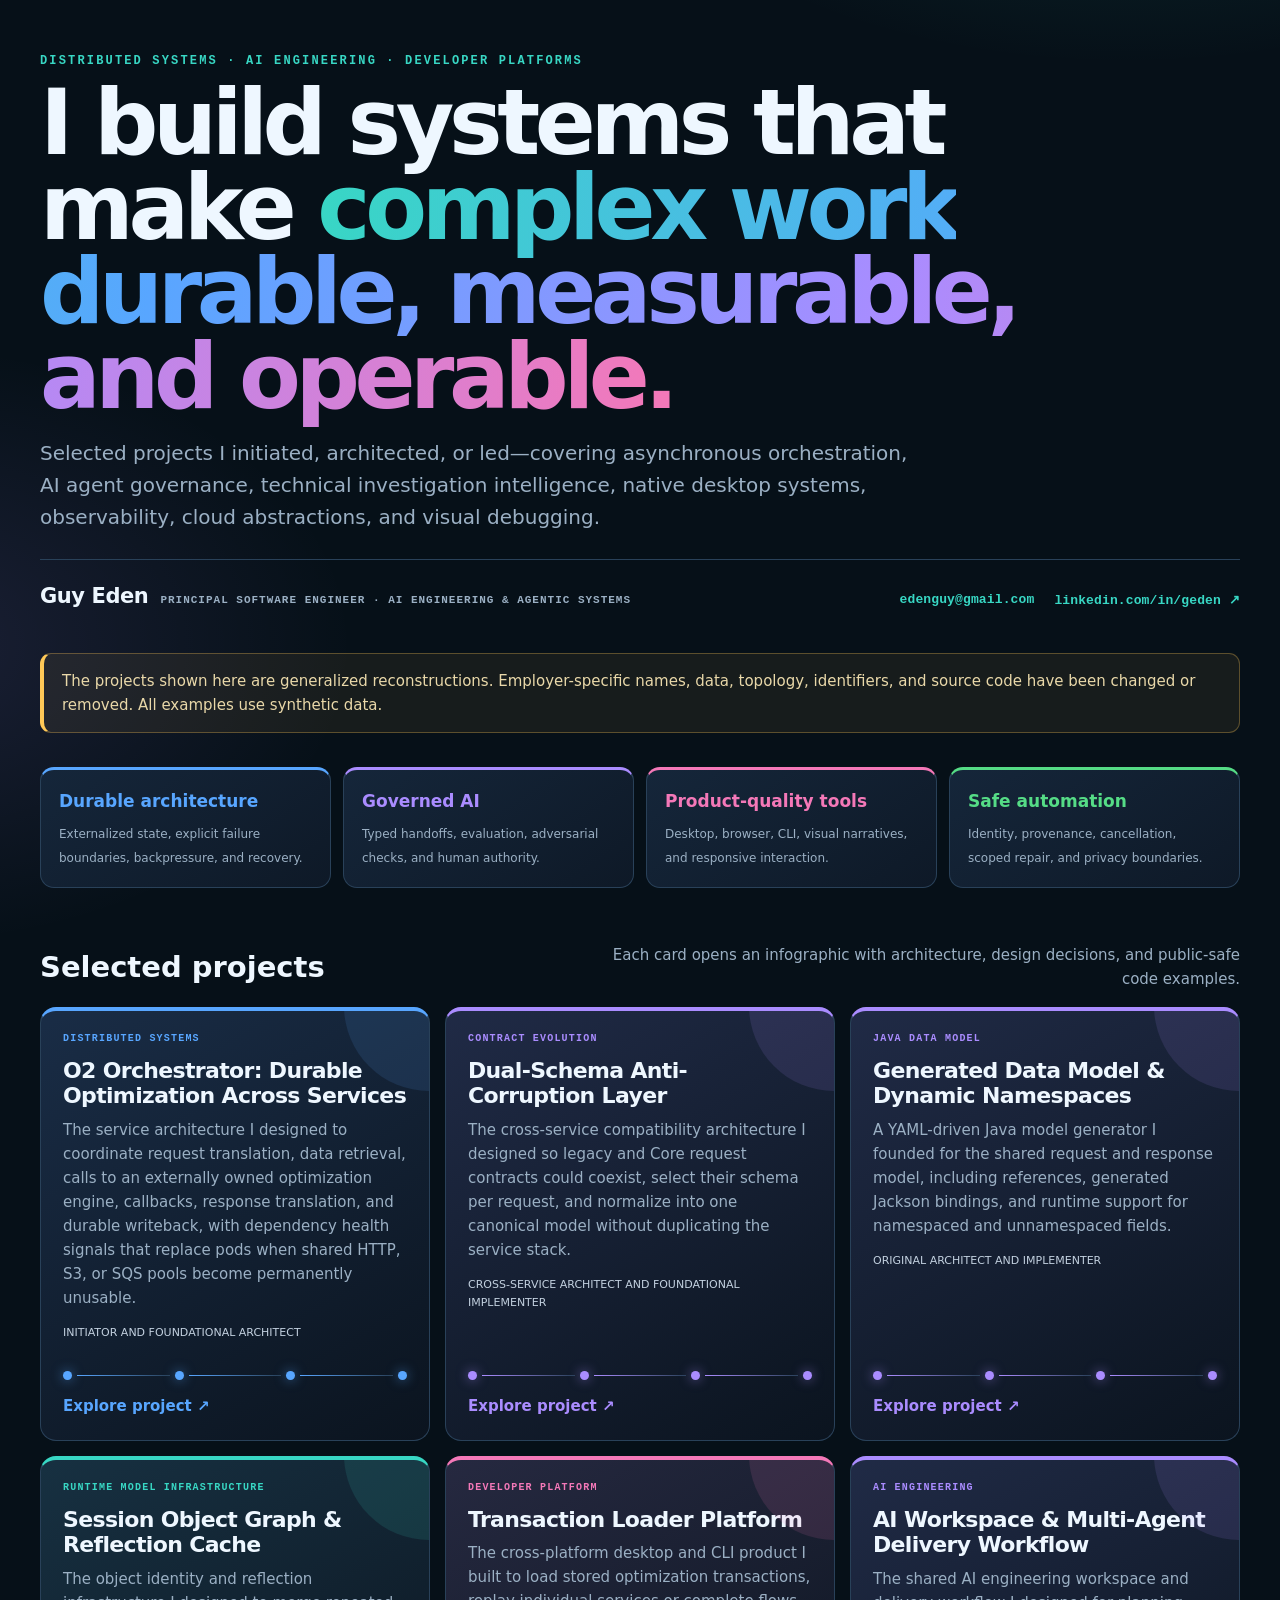
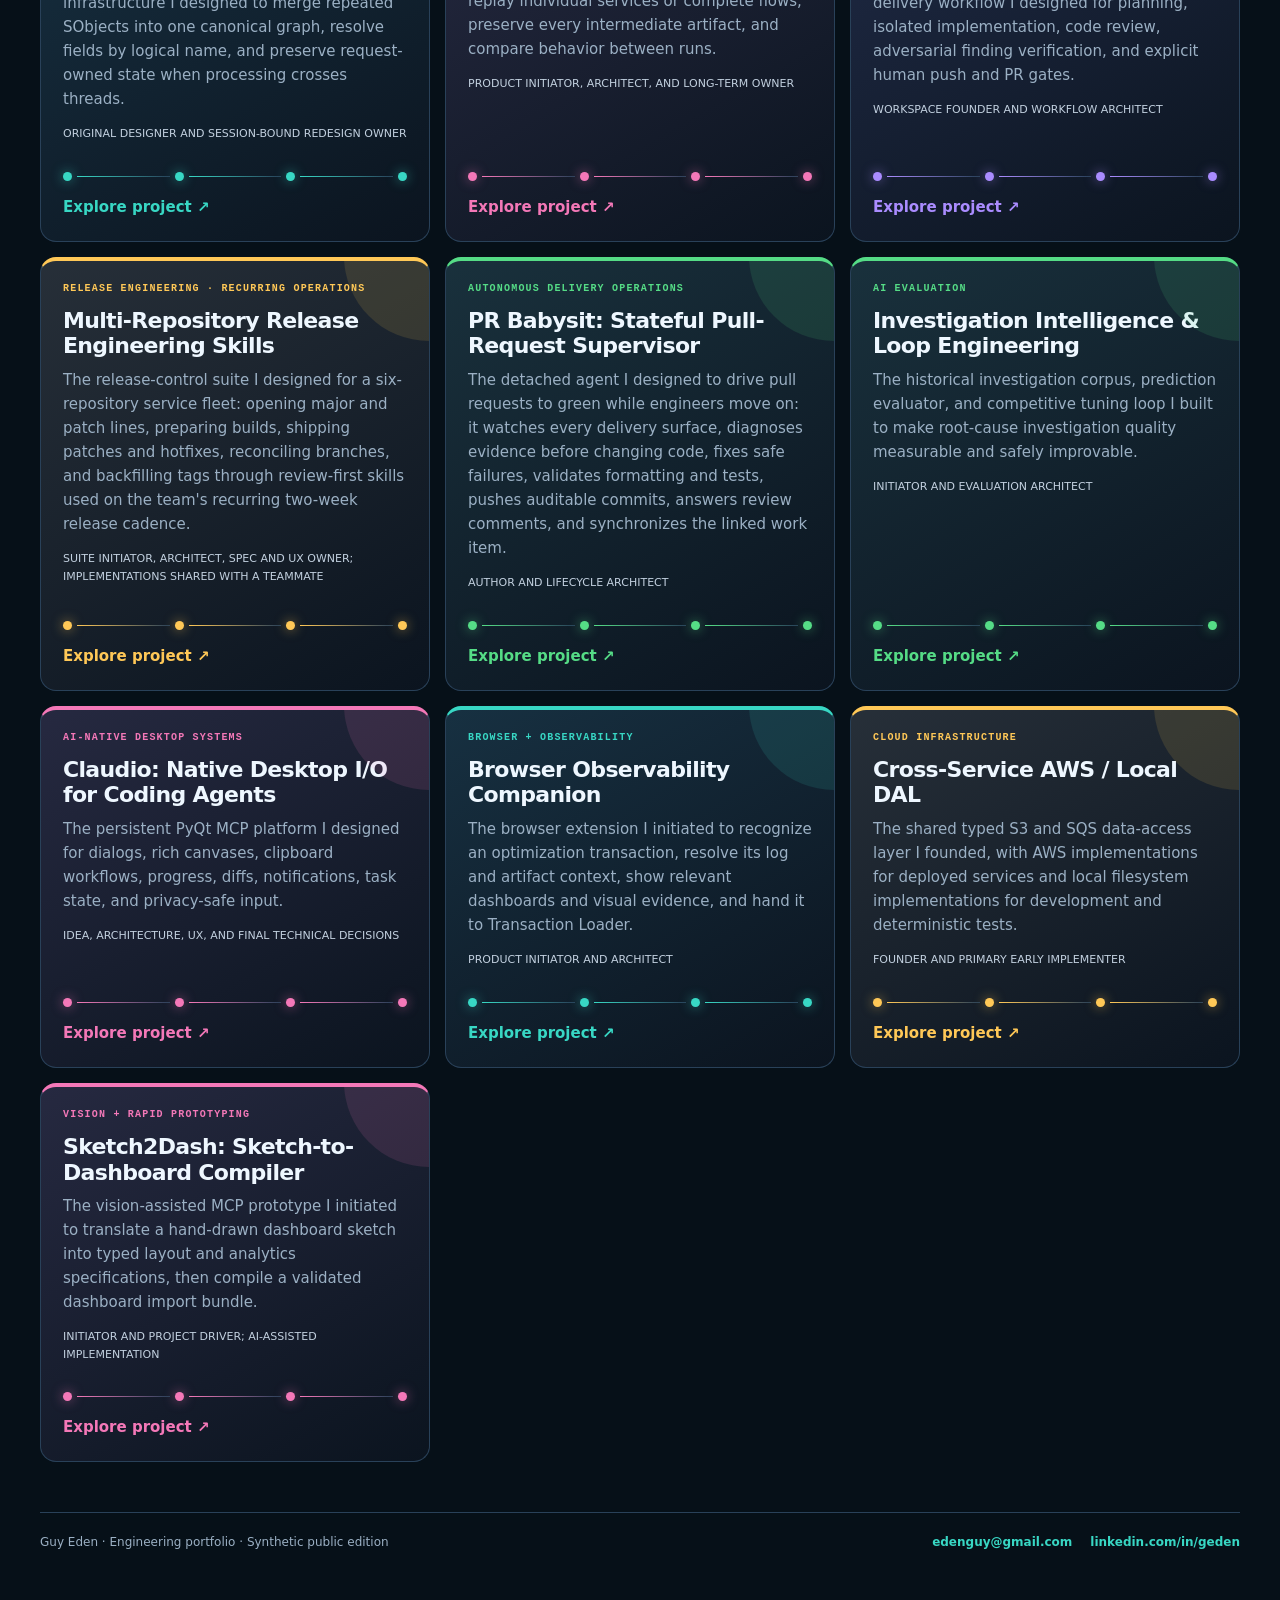
==== index.html @ ae1130d0 "relocate to root" ====
<!doctype html>
<html lang="en">
<head>
<meta charset="utf-8">
<meta name="viewport" content="width=device-width,initial-scale=1">
<meta name="description" content="Guy Eden engineering portfolio: distributed systems, AI agents, developer platforms, and observability.">
<title>Guy Eden | Engineering Portfolio</title>
<style>
:root{--bg:#061018;--panel:#101d2c;--line:#294159;--ink:#eef7ff;--muted:#9bb0c4;--blue:#58a6ff;--cyan:#38d7c4;--violet:#aa8cff;--pink:#f478b8;--green:#55dc86;--amber:#ffc857}*{box-sizing:border-box}body{margin:0;color:var(--ink);background:radial-gradient(900px 520px at 88% -8%,rgba(56,215,196,.16),transparent 62%),radial-gradient(760px 500px at -8% 20%,rgba(170,140,255,.13),transparent 60%),var(--bg);font:15px/1.6 Inter,ui-sans-serif,system-ui,-apple-system,"Segoe UI",sans-serif}.wrap{width:min(1200px,calc(100% - 38px));margin:auto;padding:54px 0 75px}.eyebrow{color:var(--cyan);font:800 12px ui-monospace,Consolas,monospace;letter-spacing:.18em;text-transform:uppercase}h1{max-width:1000px;margin:13px 0 18px;font-size:clamp(46px,8vw,90px);line-height:.94;letter-spacing:-.06em}h1 em{font-style:normal;background:linear-gradient(95deg,var(--cyan),var(--blue),var(--violet),var(--pink));-webkit-background-clip:text;color:transparent}.lede{max-width:890px;margin:0;color:var(--muted);font-size:20px}.byline{display:flex;flex-wrap:wrap;align-items:baseline;justify-content:space-between;gap:10px 26px;margin-top:26px;padding-top:20px;border-top:1px solid var(--line)}.byline .who{display:flex;flex-wrap:wrap;align-items:baseline;gap:12px}.byline .name{color:var(--ink);font-size:21px;font-weight:800;letter-spacing:-.02em}.byline .role{color:var(--muted);font:700 11px ui-monospace,Consolas,monospace;letter-spacing:.09em;text-transform:uppercase}.contact{display:flex;gap:20px;flex-wrap:wrap}.contact a{color:var(--cyan);text-decoration:none;font:700 13px ui-monospace,Consolas,monospace;letter-spacing:.01em}.contact a:hover{text-decoration:underline}.disclaimer{margin:33px 0;padding:15px 18px;border:1px solid rgba(255,200,87,.3);border-left:4px solid var(--amber);border-radius:11px;background:rgba(255,200,87,.07);color:#e9d8a9}.pillars{display:grid;grid-template-columns:repeat(4,1fr);gap:12px;margin:34px 0 55px}.pillar{padding:18px;border:1px solid var(--line);border-top:3px solid var(--c);border-radius:14px;background:linear-gradient(145deg,#15263a,#0e1927)}.pillar b{display:block;color:var(--c);margin-bottom:5px;font-size:17px}.pillar span{color:var(--muted);font-size:12px}.section-head{display:flex;justify-content:space-between;align-items:end;gap:20px;margin:38px 0 16px}.section-head h2{margin:0;font-size:29px}.section-head p{max-width:630px;margin:0;color:var(--muted);text-align:right}.grid{display:grid;grid-template-columns:repeat(3,minmax(0,1fr));gap:15px}.project{position:relative;display:flex;min-height:310px;flex-direction:column;padding:22px;border:1px solid var(--line);border-top:4px solid var(--c);border-radius:16px;background:linear-gradient(150deg,color-mix(in srgb,var(--c) 8%,#142236),#0b141f);color:inherit;text-decoration:none;overflow:hidden;transition:.18s ease}.project:hover{transform:translateY(-4px);border-color:color-mix(in srgb,var(--c) 65%,var(--line));box-shadow:0 18px 50px rgba(0,0,0,.25)}.project:focus-visible{outline:3px solid var(--c);outline-offset:3px}.project:after{content:"";position:absolute;width:170px;height:170px;right:-85px;top:-90px;border-radius:50%;background:var(--c);opacity:.12}.category{color:var(--c);font:800 10px ui-monospace,Consolas,monospace;letter-spacing:.12em;text-transform:uppercase}.project h3{margin:14px 0 9px;font-size:22px;line-height:1.17;letter-spacing:-.03em}.project p{margin:0;color:var(--muted)}.role{margin:14px 0;color:#c2d0df;font-size:11px}.mini-flow{display:flex;align-items:center;gap:5px;margin-top:auto;padding-top:15px}.dot{width:9px;height:9px;border-radius:50%;background:var(--c);box-shadow:0 0 12px color-mix(in srgb,var(--c) 60%,transparent)}.line{height:1px;flex:1;background:linear-gradient(90deg,var(--c),var(--line))}.open{margin-top:14px;color:var(--c);font-weight:800}.open:after{content:"  ↗"}footer{margin-top:50px;padding-top:20px;border-top:1px solid var(--line);color:var(--muted);font-size:12px;display:flex;flex-wrap:wrap;justify-content:space-between;gap:10px 22px}footer .foot-links{display:flex;gap:18px;flex-wrap:wrap}footer a{color:var(--cyan);text-decoration:none;font-weight:700}footer a:hover{text-decoration:underline}@media(max-width:950px){.grid{grid-template-columns:repeat(2,1fr)}.pillars{grid-template-columns:repeat(2,1fr)}}@media(max-width:620px){.grid,.pillars{grid-template-columns:1fr}.section-head{display:block}.section-head p{text-align:left;margin-top:5px}h1{font-size:49px}}
</style>
</head>
<body><main class="wrap">
<header><div class="eyebrow">Distributed systems · AI engineering · developer platforms</div><h1>I build systems that make <em>complex work durable, measurable, and operable.</em></h1><p class="lede">Selected projects I initiated, architected, or led—covering asynchronous orchestration, AI agent governance, technical investigation intelligence, native desktop systems, observability, cloud abstractions, and visual debugging.</p><div class="byline"><div class="who"><span class="name">Guy Eden</span><span class="role">Principal Software Engineer · AI Engineering &amp; Agentic Systems</span></div><div class="contact"><a href="mailto:edenguy@gmail.com">edenguy@gmail.com</a><a href="https://www.linkedin.com/in/geden" target="_blank" rel="noopener">linkedin.com/in/geden ↗</a></div></div></header>
<div class="disclaimer">The projects shown here are generalized reconstructions. Employer-specific names, data, topology, identifiers, and source code have been changed or removed. All examples use synthetic data.</div>
<section class="pillars"><div class="pillar" style="--c:var(--blue)"><b>Durable architecture</b><span>Externalized state, explicit failure boundaries, backpressure, and recovery.</span></div><div class="pillar" style="--c:var(--violet)"><b>Governed AI</b><span>Typed handoffs, evaluation, adversarial checks, and human authority.</span></div><div class="pillar" style="--c:var(--pink)"><b>Product-quality tools</b><span>Desktop, browser, CLI, visual narratives, and responsive interaction.</span></div><div class="pillar" style="--c:var(--green)"><b>Safe automation</b><span>Identity, provenance, cancellation, scoped repair, and privacy boundaries.</span></div></section>
<section><div class="section-head"><h2>Selected projects</h2><p>Each card opens an infographic with architecture, design decisions, and public-safe code examples.</p></div><div class="grid" id="projects"></div></section>
<footer><span>Guy Eden · Engineering portfolio · Synthetic public edition</span><span class="foot-links"><a href="mailto:edenguy@gmail.com">edenguy@gmail.com</a><a href="https://www.linkedin.com/in/geden" target="_blank" rel="noopener">linkedin.com/in/geden</a></span></footer>
</main><script src="projects.js"></script><script>
const colors=["#58a6ff","#f478b8","#aa8cff","#55dc86","#38d7c4","#ffc857"];
document.querySelector("#projects").innerHTML=window.PORTFOLIO_PROJECTS.map((p,i)=>`<a class="project" style="--c:${p.color||colors[i%colors.length]}" href="project.html?id=${encodeURIComponent(p.id)}"><div class="category">${p.category}</div><h3>${p.title}</h3><p>${p.summary}</p><div class="role">${p.role.toUpperCase()}</div><div class="mini-flow"><span class="dot"></span><span class="line"></span><span class="dot"></span><span class="line"></span><span class="dot"></span><span class="line"></span><span class="dot"></span></div><div class="open">Explore project</div></a>`).join("");
</script></body></html>
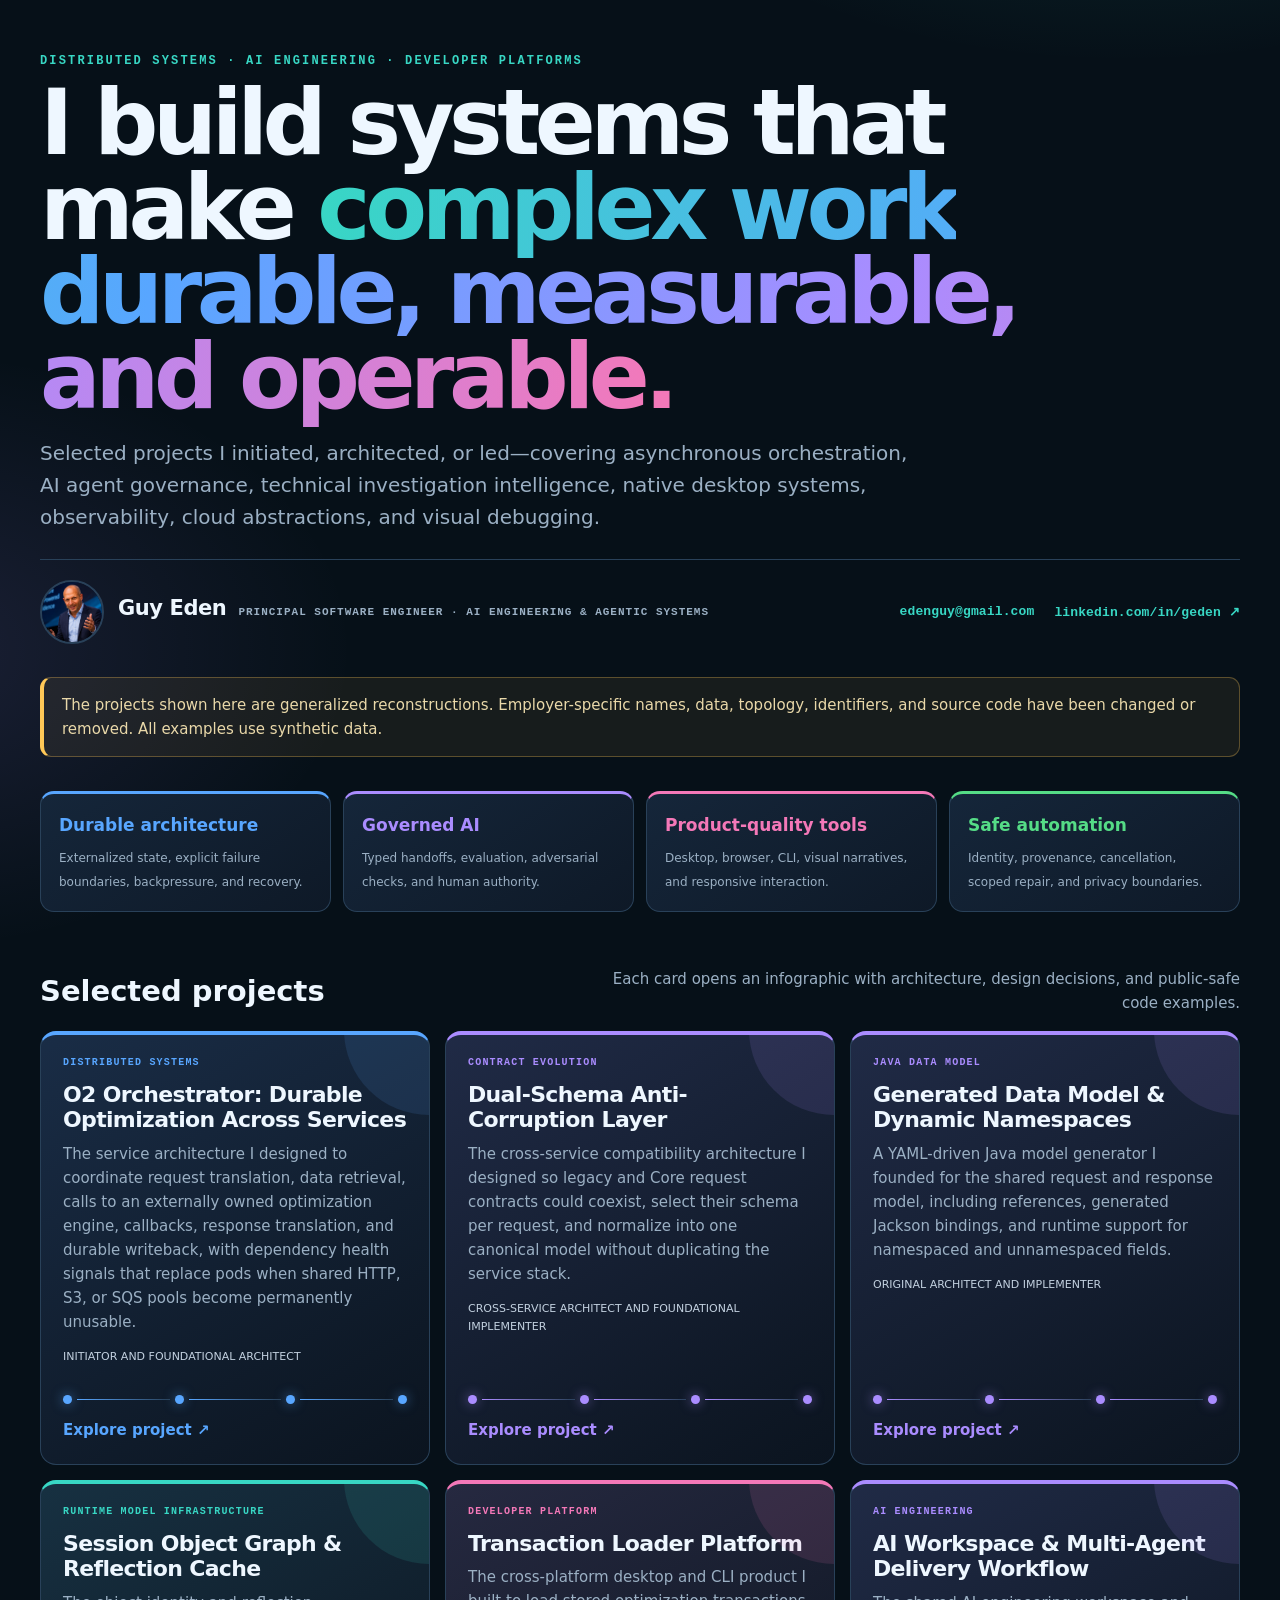
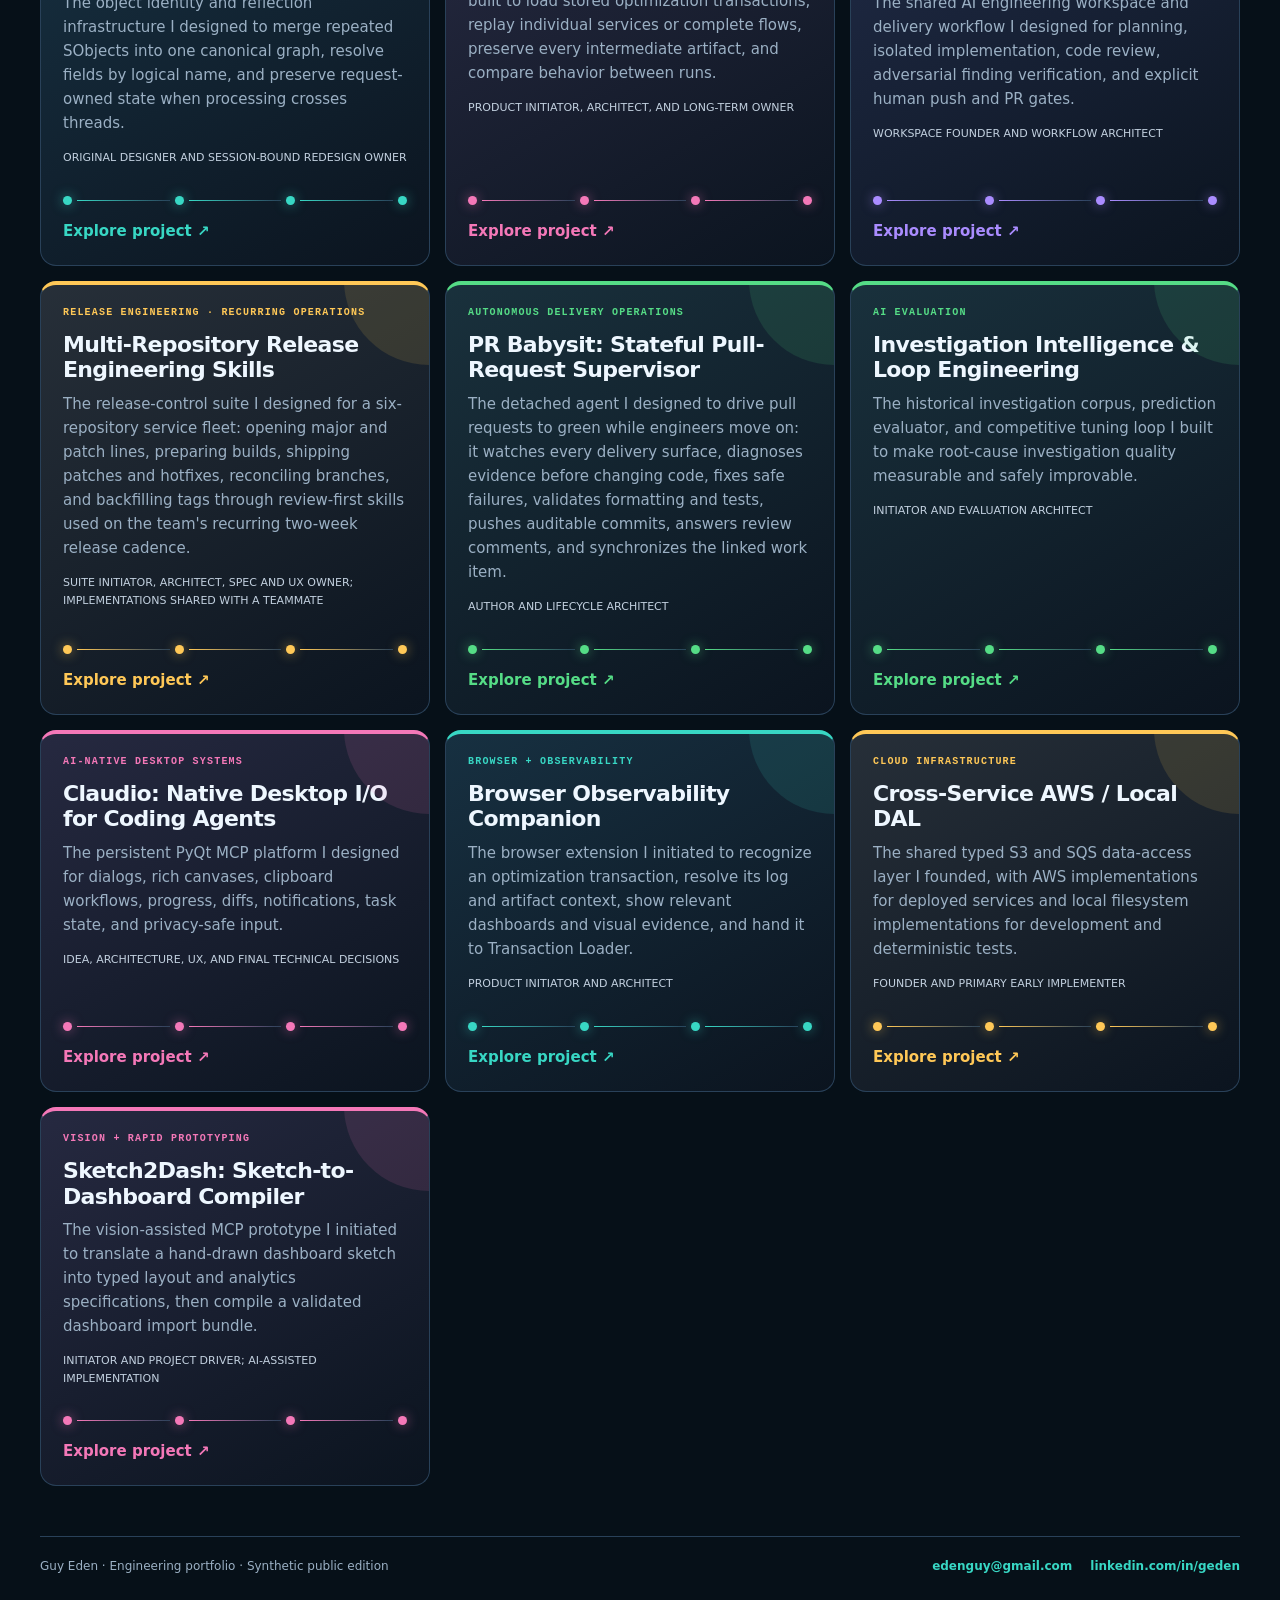
==== commit d6736e9a: "Add author photo to byline and reformat stylesheets to multiline - Add a small circular photo (speak" ====
--- a/index.html
+++ b/index.html
@@ -5,12 +5,426 @@
 <meta name="viewport" content="width=device-width,initial-scale=1">
 <meta name="description" content="Guy Eden engineering portfolio: distributed systems, AI agents, developer platforms, and observability.">
 <title>Guy Eden | Engineering Portfolio</title>
+<link rel="icon" type="image/svg+xml" href="favicon.svg">
 <style>
-:root{--bg:#061018;--panel:#101d2c;--line:#294159;--ink:#eef7ff;--muted:#9bb0c4;--blue:#58a6ff;--cyan:#38d7c4;--violet:#aa8cff;--pink:#f478b8;--green:#55dc86;--amber:#ffc857}*{box-sizing:border-box}body{margin:0;color:var(--ink);background:radial-gradient(900px 520px at 88% -8%,rgba(56,215,196,.16),transparent 62%),radial-gradient(760px 500px at -8% 20%,rgba(170,140,255,.13),transparent 60%),var(--bg);font:15px/1.6 Inter,ui-sans-serif,system-ui,-apple-system,"Segoe UI",sans-serif}.wrap{width:min(1200px,calc(100% - 38px));margin:auto;padding:54px 0 75px}.eyebrow{color:var(--cyan);font:800 12px ui-monospace,Consolas,monospace;letter-spacing:.18em;text-transform:uppercase}h1{max-width:1000px;margin:13px 0 18px;font-size:clamp(46px,8vw,90px);line-height:.94;letter-spacing:-.06em}h1 em{font-style:normal;background:linear-gradient(95deg,var(--cyan),var(--blue),var(--violet),var(--pink));-webkit-background-clip:text;color:transparent}.lede{max-width:890px;margin:0;color:var(--muted);font-size:20px}.byline{display:flex;flex-wrap:wrap;align-items:baseline;justify-content:space-between;gap:10px 26px;margin-top:26px;padding-top:20px;border-top:1px solid var(--line)}.byline .who{display:flex;flex-wrap:wrap;align-items:baseline;gap:12px}.byline .name{color:var(--ink);font-size:21px;font-weight:800;letter-spacing:-.02em}.byline .role{color:var(--muted);font:700 11px ui-monospace,Consolas,monospace;letter-spacing:.09em;text-transform:uppercase}.contact{display:flex;gap:20px;flex-wrap:wrap}.contact a{color:var(--cyan);text-decoration:none;font:700 13px ui-monospace,Consolas,monospace;letter-spacing:.01em}.contact a:hover{text-decoration:underline}.disclaimer{margin:33px 0;padding:15px 18px;border:1px solid rgba(255,200,87,.3);border-left:4px solid var(--amber);border-radius:11px;background:rgba(255,200,87,.07);color:#e9d8a9}.pillars{display:grid;grid-template-columns:repeat(4,1fr);gap:12px;margin:34px 0 55px}.pillar{padding:18px;border:1px solid var(--line);border-top:3px solid var(--c);border-radius:14px;background:linear-gradient(145deg,#15263a,#0e1927)}.pillar b{display:block;color:var(--c);margin-bottom:5px;font-size:17px}.pillar span{color:var(--muted);font-size:12px}.section-head{display:flex;justify-content:space-between;align-items:end;gap:20px;margin:38px 0 16px}.section-head h2{margin:0;font-size:29px}.section-head p{max-width:630px;margin:0;color:var(--muted);text-align:right}.grid{display:grid;grid-template-columns:repeat(3,minmax(0,1fr));gap:15px}.project{position:relative;display:flex;min-height:310px;flex-direction:column;padding:22px;border:1px solid var(--line);border-top:4px solid var(--c);border-radius:16px;background:linear-gradient(150deg,color-mix(in srgb,var(--c) 8%,#142236),#0b141f);color:inherit;text-decoration:none;overflow:hidden;transition:.18s ease}.project:hover{transform:translateY(-4px);border-color:color-mix(in srgb,var(--c) 65%,var(--line));box-shadow:0 18px 50px rgba(0,0,0,.25)}.project:focus-visible{outline:3px solid var(--c);outline-offset:3px}.project:after{content:"";position:absolute;width:170px;height:170px;right:-85px;top:-90px;border-radius:50%;background:var(--c);opacity:.12}.category{color:var(--c);font:800 10px ui-monospace,Consolas,monospace;letter-spacing:.12em;text-transform:uppercase}.project h3{margin:14px 0 9px;font-size:22px;line-height:1.17;letter-spacing:-.03em}.project p{margin:0;color:var(--muted)}.role{margin:14px 0;color:#c2d0df;font-size:11px}.mini-flow{display:flex;align-items:center;gap:5px;margin-top:auto;padding-top:15px}.dot{width:9px;height:9px;border-radius:50%;background:var(--c);box-shadow:0 0 12px color-mix(in srgb,var(--c) 60%,transparent)}.line{height:1px;flex:1;background:linear-gradient(90deg,var(--c),var(--line))}.open{margin-top:14px;color:var(--c);font-weight:800}.open:after{content:"  ↗"}footer{margin-top:50px;padding-top:20px;border-top:1px solid var(--line);color:var(--muted);font-size:12px;display:flex;flex-wrap:wrap;justify-content:space-between;gap:10px 22px}footer .foot-links{display:flex;gap:18px;flex-wrap:wrap}footer a{color:var(--cyan);text-decoration:none;font-weight:700}footer a:hover{text-decoration:underline}@media(max-width:950px){.grid{grid-template-columns:repeat(2,1fr)}.pillars{grid-template-columns:repeat(2,1fr)}}@media(max-width:620px){.grid,.pillars{grid-template-columns:1fr}.section-head{display:block}.section-head p{text-align:left;margin-top:5px}h1{font-size:49px}}
+:root{
+  --bg:#061018;
+  --panel:#101d2c;
+  --line:#294159;
+  --ink:#eef7ff;
+  --muted:#9bb0c4;
+  --blue:#58a6ff;
+  --cyan:#38d7c4;
+  --violet:#aa8cff;
+  --pink:#f478b8;
+  --green:#55dc86;
+  --amber:#ffc857
+}
+*{
+  box-sizing:border-box
+}
+body{
+  margin:0;
+  color:var(--ink);
+  background:radial-gradient(900px 520px at 88% -8%,rgba(56,215,196,.16),transparent 62%),radial-gradient(760px 500px at -8% 20%,rgba(170,140,255,.13),transparent 60%),var(--bg);
+  font:15px/1.6 Inter,ui-sans-serif,system-ui,-apple-system,"Segoe UI",sans-serif
+}
+.wrap{
+  width:min(1200px,calc(100% - 38px));
+  margin:auto;
+  padding:54px 0 75px
+}
+.eyebrow{
+  color:var(--cyan);
+  font:800 12px ui-monospace,Consolas,monospace;
+  letter-spacing:.18em;
+  text-transform:uppercase
+}
+h1{
+  max-width:1000px;
+  margin:13px 0 18px;
+  font-size:clamp(46px,8vw,90px);
+  line-height:.94;
+  letter-spacing:-.06em
+}
+h1 em{
+  font-style:normal;
+  background:linear-gradient(95deg,var(--cyan),var(--blue),var(--violet),var(--pink));
+  -webkit-background-clip:text;
+  color:transparent
+}
+.lede{
+  max-width:890px;
+  margin:0;
+  color:var(--muted);
+  font-size:20px
+}
+.byline{
+  display:flex;
+  flex-wrap:wrap;
+  align-items:center;
+  justify-content:space-between;
+  gap:10px 26px;
+  margin-top:26px;
+  padding-top:20px;
+  border-top:1px solid var(--line)
+}
+.byline .who{
+  display:flex;
+  flex-wrap:wrap;
+  align-items:center;
+  gap:14px
+}
+.byline .who-text{
+  display:flex;
+  flex-wrap:wrap;
+  align-items:baseline;
+  gap:12px
+}
+.avatar-link{
+  flex-shrink:0;
+  display:block;
+  border-radius:50%;
+  transition:transform .15s ease
+}
+.avatar-link:hover{
+  transform:scale(1.05)
+}
+.avatar{
+  width:64px;
+  height:64px;
+  border-radius:50%;
+  object-fit:cover;
+  object-position:55% 18%;
+  border:2px solid var(--line);
+  display:block
+}
+.byline .name{
+  color:var(--ink);
+  font-size:21px;
+  font-weight:800;
+  letter-spacing:-.02em
+}
+.byline .role{
+  color:var(--muted);
+  font:700 11px ui-monospace,Consolas,monospace;
+  letter-spacing:.09em;
+  text-transform:uppercase
+}
+.contact{
+  display:flex;
+  gap:20px;
+  flex-wrap:wrap
+}
+.contact a{
+  color:var(--cyan);
+  text-decoration:none;
+  font:700 13px ui-monospace,Consolas,monospace;
+  letter-spacing:.01em
+}
+.contact a:hover{
+  text-decoration:underline
+}
+.disclaimer{
+  margin:33px 0;
+  padding:15px 18px;
+  border:1px solid rgba(255,200,87,.3);
+  border-left:4px solid var(--amber);
+  border-radius:11px;
+  background:rgba(255,200,87,.07);
+  color:#e9d8a9
+}
+.pillars{
+  display:grid;
+  grid-template-columns:repeat(4,1fr);
+  gap:12px;
+  margin:34px 0 55px
+}
+.pillar{
+  padding:18px;
+  border:1px solid var(--line);
+  border-top:3px solid var(--c);
+  border-radius:14px;
+  background:linear-gradient(145deg,#15263a,#0e1927)
+}
+.pillar b{
+  display:block;
+  color:var(--c);
+  margin-bottom:5px;
+  font-size:17px
+}
+.pillar span{
+  color:var(--muted);
+  font-size:12px
+}
+.section-head{
+  display:flex;
+  justify-content:space-between;
+  align-items:end;
+  gap:20px;
+  margin:38px 0 16px
+}
+.section-head h2{
+  margin:0;
+  font-size:29px
+}
+.section-head p{
+  max-width:630px;
+  margin:0;
+  color:var(--muted);
+  text-align:right
+}
+.grid{
+  display:grid;
+  grid-template-columns:repeat(3,minmax(0,1fr));
+  gap:15px
+}
+.project{
+  position:relative;
+  display:flex;
+  min-height:310px;
+  flex-direction:column;
+  padding:22px;
+  border:1px solid var(--line);
+  border-top:4px solid var(--c);
+  border-radius:16px;
+  background:linear-gradient(150deg,color-mix(in srgb,var(--c) 8%,#142236),#0b141f);
+  color:inherit;
+  text-decoration:none;
+  overflow:hidden;
+  transition:.18s ease
+}
+.project:hover{
+  transform:translateY(-4px);
+  border-color:color-mix(in srgb,var(--c) 65%,var(--line));
+  box-shadow:0 18px 50px rgba(0,0,0,.25)
+}
+.project:focus-visible{
+  outline:3px solid var(--c);
+  outline-offset:3px
+}
+.project:after{
+  content:"";
+  position:absolute;
+  width:170px;
+  height:170px;
+  right:-85px;
+  top:-90px;
+  border-radius:50%;
+  background:var(--c);
+  opacity:.12
+}
+.category{
+  color:var(--c);
+  font:800 10px ui-monospace,Consolas,monospace;
+  letter-spacing:.12em;
+  text-transform:uppercase
+}
+.project h3{
+  margin:14px 0 9px;
+  font-size:22px;
+  line-height:1.17;
+  letter-spacing:-.03em
+}
+.project p{
+  margin:0;
+  color:var(--muted)
+}
+.role{
+  margin:14px 0;
+  color:#c2d0df;
+  font-size:11px
+}
+.mini-flow{
+  display:flex;
+  align-items:center;
+  gap:5px;
+  margin-top:auto;
+  padding-top:15px
+}
+.dot{
+  width:9px;
+  height:9px;
+  border-radius:50%;
+  background:var(--c);
+  box-shadow:0 0 12px color-mix(in srgb,var(--c) 60%,transparent)
+}
+.line{
+  height:1px;
+  flex:1;
+  background:linear-gradient(90deg,var(--c),var(--line))
+}
+.open{
+  margin-top:14px;
+  color:var(--c);
+  font-weight:800
+}
+.open:after{
+  content:"  ↗"
+}
+footer{
+  margin-top:50px;
+  padding-top:20px;
+  border-top:1px solid var(--line);
+  color:var(--muted);
+  font-size:12px;
+  display:flex;
+  flex-wrap:wrap;
+  justify-content:space-between;
+  gap:10px 22px
+}
+footer .foot-links{
+  display:flex;
+  gap:18px;
+  flex-wrap:wrap
+}
+footer a{
+  color:var(--cyan);
+  text-decoration:none;
+  font-weight:700
+}
+footer a:hover{
+  text-decoration:underline
+}
+@media(max-width:950px){
+  .grid{
+    grid-template-columns:repeat(2,1fr)
+  }
+  .pillars{
+    grid-template-columns:repeat(2,1fr)
+  }
+}
+@media(max-width:620px){
+  .grid{
+    grid-template-columns:1fr
+  }
+  .section-head{
+    display:block
+  }
+  .section-head p{
+    text-align:left;
+    margin-top:5px
+  }
+  h1{
+    font-size:49px
+  }
+}
+@media(max-width:480px){
+  .wrap{
+    padding:30px 0 46px
+  }
+  .eyebrow{
+    font-size:10px;
+    letter-spacing:.13em
+  }
+  h1{
+    font-size:32px;
+    line-height:1.1;
+    letter-spacing:-.02em;
+    margin:10px 0 13px
+  }
+  .lede{
+    font-size:15px
+  }
+  .byline{
+    margin-top:18px;
+    padding-top:15px;
+    gap:8px 16px
+  }
+  .byline .who{
+    gap:10px
+  }
+  .avatar{
+    width:50px;
+    height:50px
+  }
+  .byline .name{
+    font-size:17px
+  }
+  .byline .role{
+    font-size:10px
+  }
+  .contact{
+    gap:14px
+  }
+  .contact a{
+    font-size:11.5px
+  }
+  .disclaimer{
+    margin:20px 0;
+    padding:11px 13px;
+    font-size:12.5px
+  }
+  .pillars{
+    grid-template-columns:repeat(2,1fr);
+    gap:8px;
+    margin:20px 0 30px
+  }
+  .pillar{
+    padding:12px
+  }
+  .pillar b{
+    font-size:13.5px;
+    margin-bottom:3px
+  }
+  .pillar span{
+    font-size:10.5px
+  }
+  .section-head{
+    margin:28px 0 12px
+  }
+  .section-head h2{
+    font-size:21px
+  }
+  .section-head p{
+    font-size:12.5px
+  }
+  .grid{
+    gap:10px
+  }
+  .project{
+    min-height:0;
+    padding:16px
+  }
+  .project:after{
+    width:110px;
+    height:110px;
+    right:-55px;
+    top:-60px
+  }
+  .project h3{
+    font-size:18px;
+    margin:10px 0 6px
+  }
+  .project p{
+    font-size:13px;
+    display:-webkit-box;
+    -webkit-line-clamp:3;
+    -webkit-box-orient:vertical;
+    overflow:hidden
+  }
+  .project .role{
+    font-size:10px;
+    margin:9px 0
+  }
+  .mini-flow{
+    padding-top:10px
+  }
+  .open{
+    margin-top:10px;
+    font-size:13px
+  }
+  footer{
+    margin-top:32px;
+    padding-top:16px;
+    font-size:11px;
+    gap:6px 16px
+  }
+}
 </style>
 </head>
 <body><main class="wrap">
-<header><div class="eyebrow">Distributed systems · AI engineering · developer platforms</div><h1>I build systems that make <em>complex work durable, measurable, and operable.</em></h1><p class="lede">Selected projects I initiated, architected, or led—covering asynchronous orchestration, AI agent governance, technical investigation intelligence, native desktop systems, observability, cloud abstractions, and visual debugging.</p><div class="byline"><div class="who"><span class="name">Guy Eden</span><span class="role">Principal Software Engineer · AI Engineering &amp; Agentic Systems</span></div><div class="contact"><a href="mailto:edenguy@gmail.com">edenguy@gmail.com</a><a href="https://www.linkedin.com/in/geden" target="_blank" rel="noopener">linkedin.com/in/geden ↗</a></div></div></header>
+<header><div class="eyebrow">Distributed systems · AI engineering · developer platforms</div><h1>I build systems that make <em>complex work durable, measurable, and operable.</em></h1><p class="lede">Selected projects I initiated, architected, or led—covering asynchronous orchestration, AI agent governance, technical investigation intelligence, native desktop systems, observability, cloud abstractions, and visual debugging.</p><div class="byline"><div class="who"><a class="avatar-link" href="guy-eden.jpg" target="_blank" rel="noopener" aria-label="Open full-resolution photo"><img class="avatar" src="guy-eden.jpg" alt="Guy Eden" width="64" height="64"></a><div class="who-text"><span class="name">Guy Eden</span><span class="role">Principal Software Engineer · AI Engineering &amp; Agentic Systems</span></div></div><div class="contact"><a href="mailto:edenguy@gmail.com">edenguy@gmail.com</a><a href="https://www.linkedin.com/in/geden" target="_blank" rel="noopener">linkedin.com/in/geden ↗</a></div></div></header>
 <div class="disclaimer">The projects shown here are generalized reconstructions. Employer-specific names, data, topology, identifiers, and source code have been changed or removed. All examples use synthetic data.</div>
 <section class="pillars"><div class="pillar" style="--c:var(--blue)"><b>Durable architecture</b><span>Externalized state, explicit failure boundaries, backpressure, and recovery.</span></div><div class="pillar" style="--c:var(--violet)"><b>Governed AI</b><span>Typed handoffs, evaluation, adversarial checks, and human authority.</span></div><div class="pillar" style="--c:var(--pink)"><b>Product-quality tools</b><span>Desktop, browser, CLI, visual narratives, and responsive interaction.</span></div><div class="pillar" style="--c:var(--green)"><b>Safe automation</b><span>Identity, provenance, cancellation, scoped repair, and privacy boundaries.</span></div></section>
 <section><div class="section-head"><h2>Selected projects</h2><p>Each card opens an infographic with architecture, design decisions, and public-safe code examples.</p></div><div class="grid" id="projects"></div></section>
